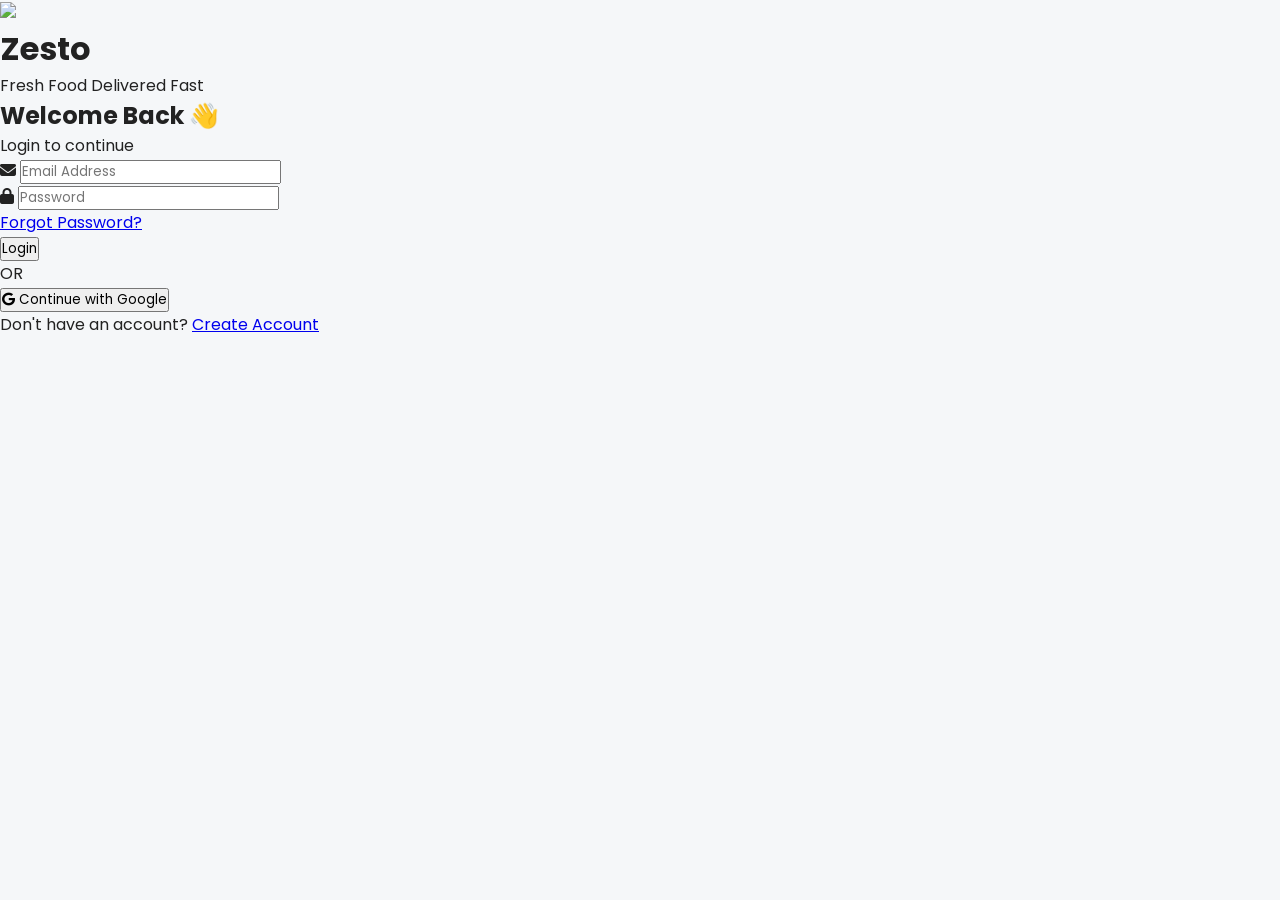
==== login.html @ e44d42b3 "Create login.html" ====
<!DOCTYPE html>
<html lang="en">

<head>

<meta charset="UTF-8">

<meta name="viewport" content="width=device-width, initial-scale=1.0">

<title>Zesto Login</title>

<link rel="stylesheet" href="style.css">

<link href="https://fonts.googleapis.com/css2?family=Poppins:wght@300;400;500;600;700&display=swap" rel="stylesheet">

<link rel="stylesheet"
href="https://cdnjs.cloudflare.com/ajax/libs/font-awesome/6.6.0/css/all.min.css">

</head>

<body>

<div class="login-container">

<div class="login-top">

<img src="images/logo.png" class="logo">

<h1>Zesto</h1>

<p>Fresh Food Delivered Fast</p>

</div>

<div class="login-card">

<h2>Welcome Back 👋</h2>

<p>Login to continue</p>

<form>

<div class="input-box">

<i class="fa-solid fa-envelope"></i>

<input
type="email"
placeholder="Email Address">

</div>

<div class="input-box">

<i class="fa-solid fa-lock"></i>

<input
type="password"
placeholder="Password">

</div>

<div class="forgot">

<a href="#">Forgot Password?</a>

</div>

<button class="login-btn">

Login

</button>

<div class="or">

<span>OR</span>

</div>

<button class="google-btn">

<i class="fa-brands fa-google"></i>

Continue with Google

</button>

<div class="signup-link">

Don't have an account?

<a href="signup.html">

Create Account

</a>

</div>

</form>

</div>

</div>

<script src="app.js"></script>

</body>

  </html>
---- style.css ----
/* ===========================
   ZESTO PREMIUM UI - style.css
   =========================== */

*{
    margin:0;
    padding:0;
    box-sizing:border-box;
    font-family:'Poppins',sans-serif;
}

body{
    background:#f5f7f9;
    color:#222;
    padding-bottom:90px;
}

/* HEADER */

.top-header{
    background:#1B5E20;
    color:#fff;
    display:flex;
    justify-content:space-between;
    align-items:center;
    padding:18px;
    border-radius:0 0 25px 25px;
    box-shadow:0 8px 20px rgba(0,0,0,.18);
}

.location{
    display:flex;
    align-items:center;
    gap:12px;
}

.location i{
    font-size:22px;
}

.location h4{
    font-size:14px;
    font-weight:500;
}

.location p{
    font-size:16px;
    font-weight:600;
}

.header-icons{
    display:flex;
    gap:18px;
}

.header-icons i{
    width:42px;
    height:42px;
    background:#2E7D32;
    border-radius:50%;
    display:flex;
    align-items:center;
    justify-content:center;
    cursor:pointer;
    transition:.3s;
}

.header-icons i:hover{
    background:#43A047;
}

/* SEARCH */

.search-box{
    padding:18px;
}

.search{
    background:#fff;
    display:flex;
    align-items:center;
    padding:15px;
    border-radius:18px;
    box-shadow:0 5px 15px rgba(0,0,0,.08);
}

.search input{
    width:100%;
    border:none;
    outline:none;
    font-size:15px;
    margin-left:12px;
}

/* BANNER */

.banner{
    padding:0 18px;
}

.banner img{
    width:100%;
    border-radius:20px;
    height:180px;
    object-fit:cover;
}

/* CATEGORY */

.categories{
    padding:22px 18px;
}

.categories h2{
    margin-bottom:18px;
    font-size:20px;
}

.category-list{
    display:flex;
    overflow-x:auto;
    gap:18px;
}

.category-list::-webkit-scrollbar{
    display:none;
}

.category{
    min-width:90px;
    text-align:center;
}

.category img{
    width:72px;
    height:72px;
    border-radius:50%;
    background:#E8F5E9;
    padding:12px;
}

.category p{
    margin-top:8px;
    font-size:14px;
    font-weight:600;
}

/* RESTAURANT */

.restaurants{
    padding:0 18px;
}

.restaurants h2{
    margin-bottom:18px;
}

.restaurant-card{
    background:#fff;
    border-radius:20px;
    overflow:hidden;
    margin-bottom:20px;
    box-shadow:0 8px 20px rgba(0,0,0,.08);
    transition:.3s;
}

.restaurant-card:hover{
    transform:translateY(-5px);
}

.restaurant-card img{
    width:100%;
    height:180px;
    object-fit:cover;
}

.restaurant-info{
    padding:16px;
}

.restaurant-info h3{
    margin-bottom:8px;
}

.restaurant-info p{
    color:#666;
}

.restaurant-info span{
    display:inline-block;
    margin-top:10px;
    background:#2E7D32;
    color:#fff;
    padding:8px 16px;
    border-radius:30px;
    font-size:13px;
}

/* BOTTOM NAVIGATION */

.bottom-nav{
    position:fixed;
    bottom:0;
    width:100%;
    background:#fff;
    display:flex;
    justify-content:space-around;
    padding:14px 0;
    box-shadow:0 -5px 15px rgba(0,0,0,.08);
}

.bottom-nav a{
    text-decoration:none;
    color:#444;
    display:flex;
    flex-direction:column;
    align-items:center;
    font-size:13px;
}

.bottom-nav i{
    font-size:22px;
    margin-bottom:4px;
}

.bottom-nav a:hover{
    color:#2E7D32;
}
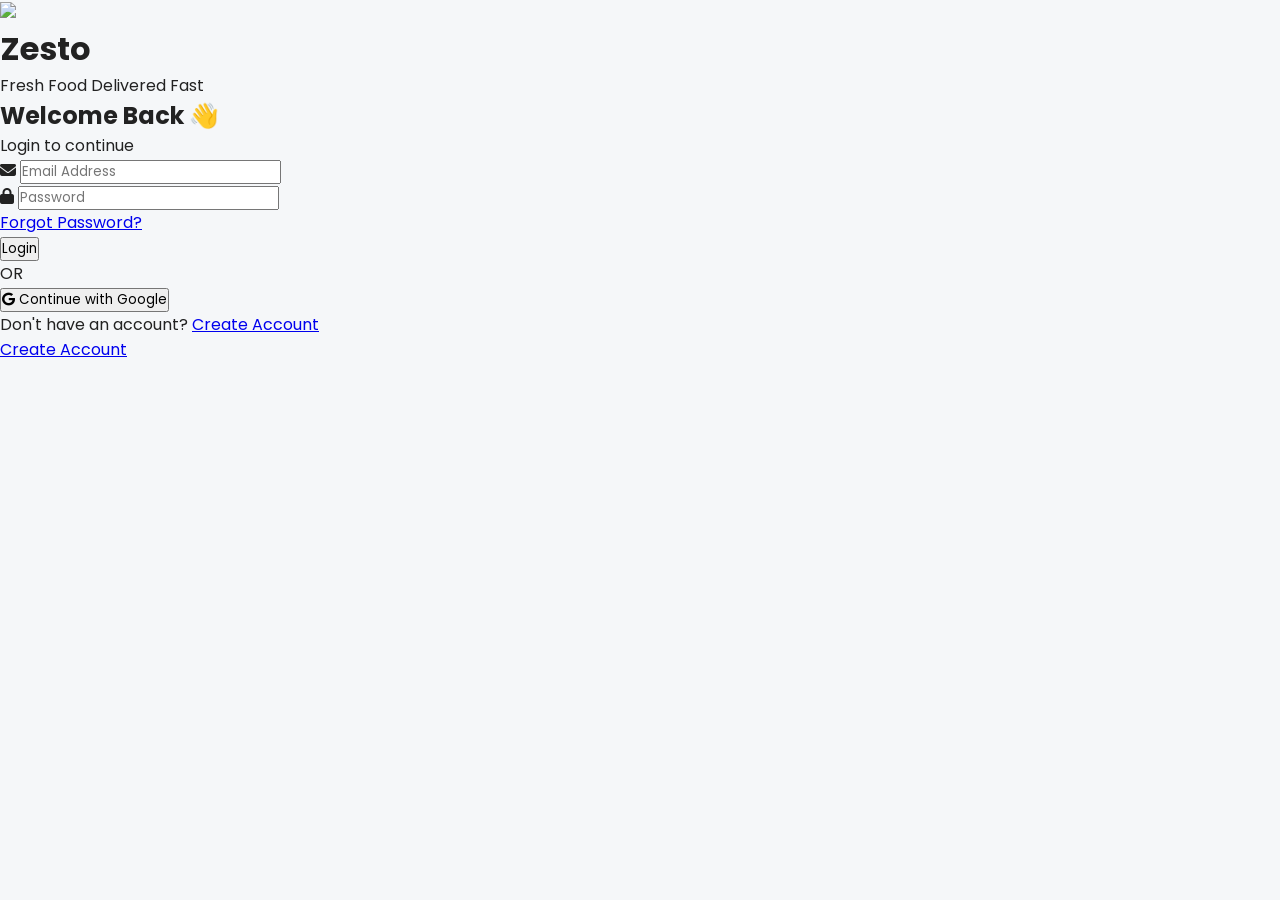
==== commit 156e4d91: "Update login.html" ====
--- a/login.html
+++ b/login.html
@@ -88,8 +88,10 @@
 
 <div class="signup-link">
 
+<p>
 Don't have an account?
-
+<a href="signup.html">Create Account</a>
+</p>
 <a href="signup.html">
 
 Create Account
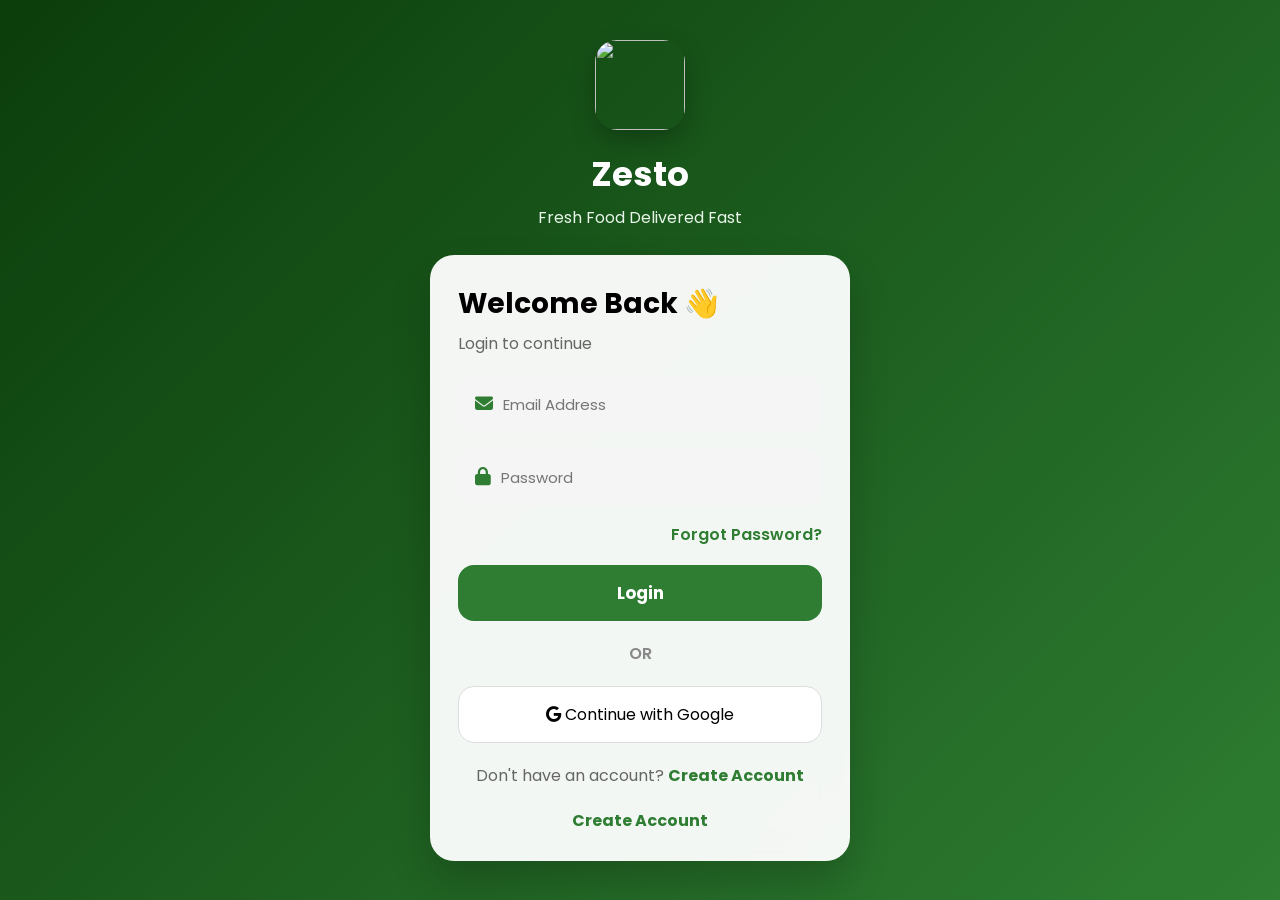
==== commit ac995400: "Update login.html" ====
--- a/login.html
+++ b/login.html
@@ -9,8 +9,7 @@
 
 <title>Zesto Login</title>
 
-<link rel="stylesheet" href="style.css">
-
+<link rel="stylesheet" href="login.css">
 <link href="https://fonts.googleapis.com/css2?family=Poppins:wght@300;400;500;600;700&display=swap" rel="stylesheet">
 
 <link rel="stylesheet"
--- a/login.css
+++ b/login.css
@@ -0,0 +1,180 @@
+/* ===== ZESTO LOGIN UI ===== */
+
+*{
+margin:0;
+padding:0;
+box-sizing:border-box;
+font-family:'Poppins',sans-serif;
+}
+
+body{
+min-height:100vh;
+display:flex;
+justify-content:center;
+align-items:center;
+background:linear-gradient(135deg,#0B3D0B,#2E7D32);
+padding:20px;
+overflow:hidden;
+}
+
+.login-container{
+width:100%;
+max-width:420px;
+animation:fadeIn .8s ease;
+}
+
+.login-top{
+text-align:center;
+margin-bottom:25px;
+}
+
+.logo{
+width:90px;
+height:90px;
+border-radius:22px;
+box-shadow:0 10px 25px rgba(0,0,0,.25);
+animation:float 3s ease-in-out infinite;
+}
+
+.login-top h1{
+margin-top:12px;
+font-size:34px;
+font-weight:700;
+color:#fff;
+}
+
+.login-top p{
+color:#E8F5E9;
+margin-top:5px;
+}
+
+.login-card{
+background:rgba(255,255,255,.95);
+backdrop-filter:blur(15px);
+border-radius:24px;
+padding:28px;
+box-shadow:0 20px 40px rgba(0,0,0,.20);
+}
+
+.login-card h2{
+font-size:28px;
+margin-bottom:6px;
+}
+
+.login-card p{
+color:#666;
+margin-bottom:20px;
+}
+
+.input-box{
+display:flex;
+align-items:center;
+background:#F5F5F5;
+border-radius:16px;
+padding:15px;
+margin-bottom:16px;
+border:2px solid transparent;
+transition:.3s;
+}
+
+.input-box:hover,
+.input-box:focus-within{
+border-color:#2E7D32;
+background:#fff;
+}
+
+.input-box i{
+color:#2E7D32;
+margin-right:10px;
+font-size:18px;
+}
+
+.input-box input{
+border:none;
+outline:none;
+background:none;
+width:100%;
+font-size:15px;
+}
+
+.forgot{
+text-align:right;
+margin-bottom:18px;
+}
+
+.forgot a{
+text-decoration:none;
+color:#2E7D32;
+font-weight:600;
+}
+
+.login-btn{
+width:100%;
+padding:15px;
+border:none;
+border-radius:16px;
+background:#2E7D32;
+color:#fff;
+font-size:17px;
+font-weight:700;
+cursor:pointer;
+transition:.3s;
+}
+
+.login-btn:hover{
+background:#1B5E20;
+transform:translateY(-2px);
+}
+
+.or{
+text-align:center;
+margin:20px 0;
+color:#888;
+font-weight:600;
+}
+
+.google-btn{
+width:100%;
+padding:15px;
+border-radius:16px;
+border:1px solid #ddd;
+background:#fff;
+font-size:16px;
+cursor:pointer;
+transition:.3s;
+}
+
+.google-btn:hover{
+background:#f5f5f5;
+}
+
+.signup-link{
+text-align:center;
+margin-top:20px;
+}
+
+.signup-link a{
+text-decoration:none;
+color:#2E7D32;
+font-weight:700;
+}
+
+@keyframes fadeIn{
+from{
+opacity:0;
+transform:translateY(40px);
+}
+to{
+opacity:1;
+transform:translateY(0);
+}
+}
+
+@keyframes float{
+0%,100%{
+transform:translateY(0);
+}
+50%{
+transform:translateY(-10px);
+}
+                     }
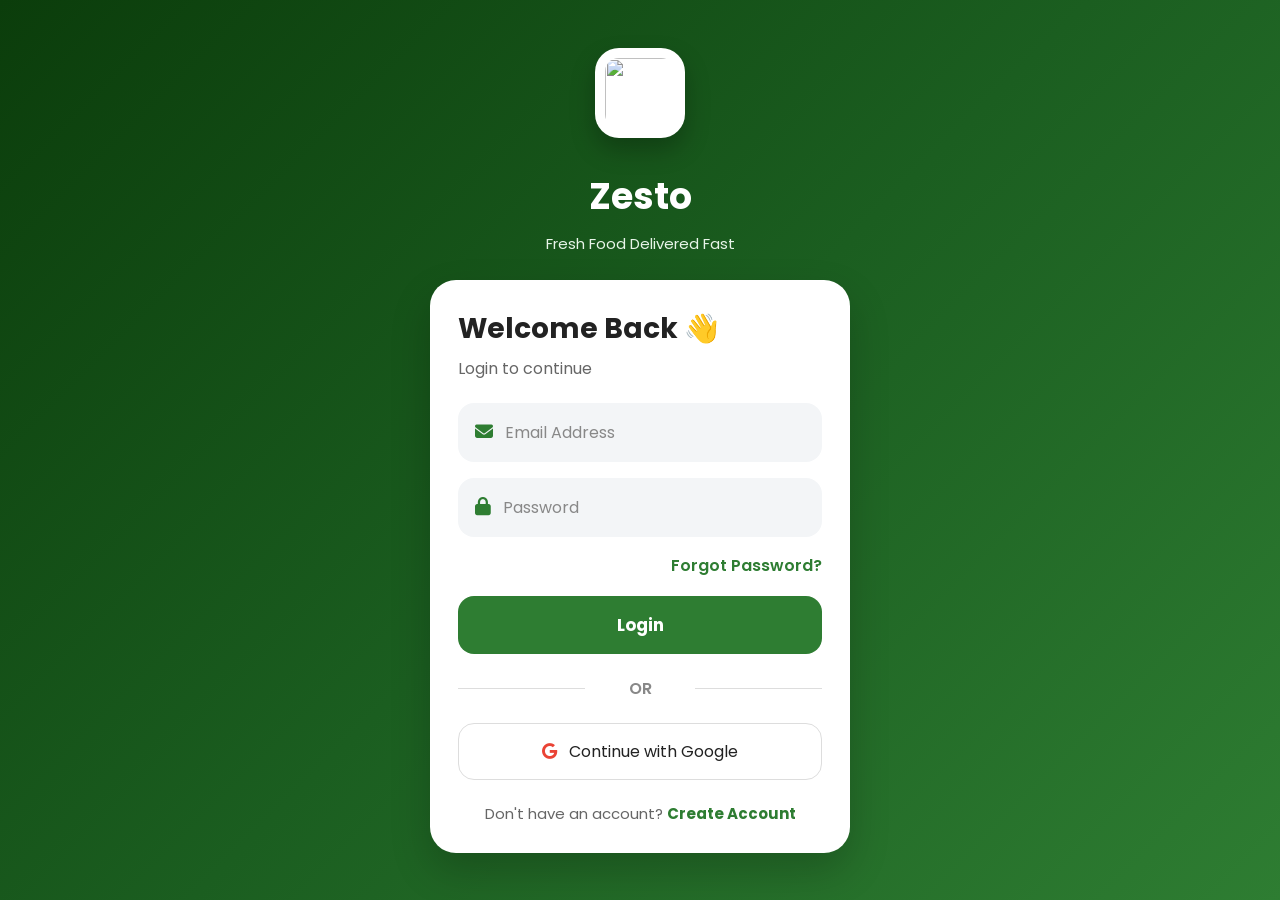
==== commit 73df8dba: "Update login.html" ====
--- a/login.html
+++ b/login.html
@@ -86,17 +86,10 @@
 </button>
 
 <div class="signup-link">
-
 <p>
 Don't have an account?
 <a href="signup.html">Create Account</a>
 </p>
-<a href="signup.html">
-
-Create Account
-
-</a>
-
 </div>
 
 </form>
@@ -105,8 +98,7 @@
 
 </div>
 
-<script src="app.js"></script>
-
+<script src="login.js"></script>
 </body>
 
   </html>
--- a/login.css
+++ b/login.css
@@ -1,180 +1,257 @@
-/* ===== ZESTO LOGIN UI ===== */
+/* ===========================
+   ZESTO PREMIUM LOGIN UI
+   =========================== */
 
 *{
-margin:0;
-padding:0;
-box-sizing:border-box;
-font-family:'Poppins',sans-serif;
+    margin:0;
+    padding:0;
+    box-sizing:border-box;
+    font-family:'Poppins',sans-serif;
+}
+
+html,body{
+    width:100%;
+    min-height:100%;
 }
 
 body{
-min-height:100vh;
-display:flex;
-justify-content:center;
-align-items:center;
-background:linear-gradient(135deg,#0B3D0B,#2E7D32);
-padding:20px;
-overflow:hidden;
+    min-height:100vh;
+    display:flex;
+    justify-content:center;
+    align-items:center;
+    background:linear-gradient(135deg,#0B3D0B 0%,#1B5E20 50%,#2E7D32 100%);
+    padding:25px;
+    overflow-y:auto;
 }
 
 .login-container{
-width:100%;
-max-width:420px;
-animation:fadeIn .8s ease;
+    width:100%;
+    max-width:420px;
+    animation:fadeUp .7s ease;
 }
 
 .login-top{
-text-align:center;
-margin-bottom:25px;
+    text-align:center;
+    margin-bottom:25px;
 }
 
 .logo{
-width:90px;
-height:90px;
-border-radius:22px;
-box-shadow:0 10px 25px rgba(0,0,0,.25);
-animation:float 3s ease-in-out infinite;
+    width:90px;
+    height:90px;
+    border-radius:24px;
+    object-fit:cover;
+    background:#ffffff;
+    padding:10px;
+    box-shadow:0 12px 25px rgba(0,0,0,.25);
+    animation:floatLogo 3s ease-in-out infinite;
 }
 
 .login-top h1{
-margin-top:12px;
-font-size:34px;
-font-weight:700;
-color:#fff;
+    margin-top:14px;
+    font-size:36px;
+    font-weight:700;
+    color:#ffffff;
 }
 
 .login-top p{
-color:#E8F5E9;
-margin-top:5px;
+    margin-top:8px;
+    color:#E8F5E9;
+    font-size:15px;
 }
 
 .login-card{
-background:rgba(255,255,255,.95);
-backdrop-filter:blur(15px);
-border-radius:24px;
-padding:28px;
-box-shadow:0 20px 40px rgba(0,0,0,.20);
+    background:#ffffff;
+    border-radius:26px;
+    padding:28px;
+    box-shadow:0 18px 40px rgba(0,0,0,.20);
 }
 
 .login-card h2{
-font-size:28px;
-margin-bottom:6px;
+    font-size:28px;
+    color:#222;
+    margin-bottom:6px;
 }
 
 .login-card p{
-color:#666;
-margin-bottom:20px;
+    color:#666;
+    margin-bottom:22px;
 }
 
 .input-box{
-display:flex;
-align-items:center;
-background:#F5F5F5;
-border-radius:16px;
-padding:15px;
-margin-bottom:16px;
-border:2px solid transparent;
-transition:.3s;
+    display:flex;
+    align-items:center;
+    background:#f3f5f7;
+    border:2px solid transparent;
+    border-radius:16px;
+    padding:15px;
+    margin-bottom:16px;
+    transition:.3s;
 }
 
 .input-box:hover,
 .input-box:focus-within{
-border-color:#2E7D32;
-background:#fff;
+    background:#ffffff;
+    border-color:#2E7D32;
 }
 
 .input-box i{
-color:#2E7D32;
-margin-right:10px;
-font-size:18px;
+    color:#2E7D32;
+    margin-right:12px;
+    font-size:18px;
 }
 
 .input-box input{
-border:none;
-outline:none;
-background:none;
-width:100%;
-font-size:15px;
+    width:100%;
+    border:none;
+    outline:none;
+    background:transparent;
+    font-size:16px;
+    color:#222;
+}
+
+.input-box input::placeholder{
+    color:#888;
 }
 
 .forgot{
-text-align:right;
-margin-bottom:18px;
+    text-align:right;
+    margin-bottom:18px;
 }
 
 .forgot a{
-text-decoration:none;
-color:#2E7D32;
-font-weight:600;
+    color:#2E7D32;
+    text-decoration:none;
+    font-weight:600;
 }
 
 .login-btn{
-width:100%;
-padding:15px;
-border:none;
-border-radius:16px;
-background:#2E7D32;
-color:#fff;
-font-size:17px;
-font-weight:700;
-cursor:pointer;
-transition:.3s;
+    width:100%;
+    border:none;
+    border-radius:16px;
+    padding:16px;
+    background:#2E7D32;
+    color:#ffffff;
+    font-size:17px;
+    font-weight:700;
+    cursor:pointer;
+    transition:.3s;
 }
 
 .login-btn:hover{
-background:#1B5E20;
-transform:translateY(-2px);
+    background:#1B5E20;
+    transform:translateY(-2px);
+}
+
+.login-btn:active{
+    transform:scale(.98);
 }
 
 .or{
-text-align:center;
-margin:20px 0;
-color:#888;
-font-weight:600;
+    text-align:center;
+    margin:22px 0;
+    color:#888;
+    font-weight:600;
+    position:relative;
+}
+
+.or::before,
+.or::after{
+    content:"";
+    position:absolute;
+    top:50%;
+    width:35%;
+    height:1px;
+    background:#ddd;
+}
+
+.or::before{
+    left:0;
+}
+
+.or::after{
+    right:0;
 }
 
 .google-btn{
-width:100%;
-padding:15px;
-border-radius:16px;
-border:1px solid #ddd;
-background:#fff;
-font-size:16px;
-cursor:pointer;
-transition:.3s;
+    width:100%;
+    padding:15px;
+    border-radius:16px;
+    border:1px solid #ddd;
+    background:#ffffff;
+    color:#222;
+    font-size:16px;
+    cursor:pointer;
+    transition:.3s;
 }
 
 .google-btn:hover{
-background:#f5f5f5;
+    background:#f5f5f5;
+}
+
+.google-btn i{
+    margin-right:8px;
+    color:#EA4335;
 }
 
 .signup-link{
-text-align:center;
-margin-top:20px;
+    margin-top:22px;
+    text-align:center;
+    font-size:15px;
+}
+
+.signup-link p{
+    margin:0;
+    color:#666;
 }
 
 .signup-link a{
-text-decoration:none;
-color:#2E7D32;
-font-weight:700;
-}
-
-@keyframes fadeIn{
+    color:#2E7D32;
+    font-weight:700;
+    text-decoration:none;
+}
+
+@keyframes fadeUp{
+
 from{
 opacity:0;
 transform:translateY(40px);
 }
+
 to{
 opacity:1;
 transform:translateY(0);
 }
-}
-
-@keyframes float{
+
+}
+
+@keyframes floatLogo{
+
 0%,100%{
 transform:translateY(0);
 }
+
 50%{
-transform:translateY(-10px);
-}
-                     }
+transform:translateY(-8px);
+}
+
+}
+
+@media(max-width:480px){
+
+body{
+padding:18px;
+}
+
+.login-card{
+padding:22px;
+}
+
+.login-top h1{
+font-size:32px;
+}
+
+.login-card h2{
+font-size:24px;
+}
+
+  }
